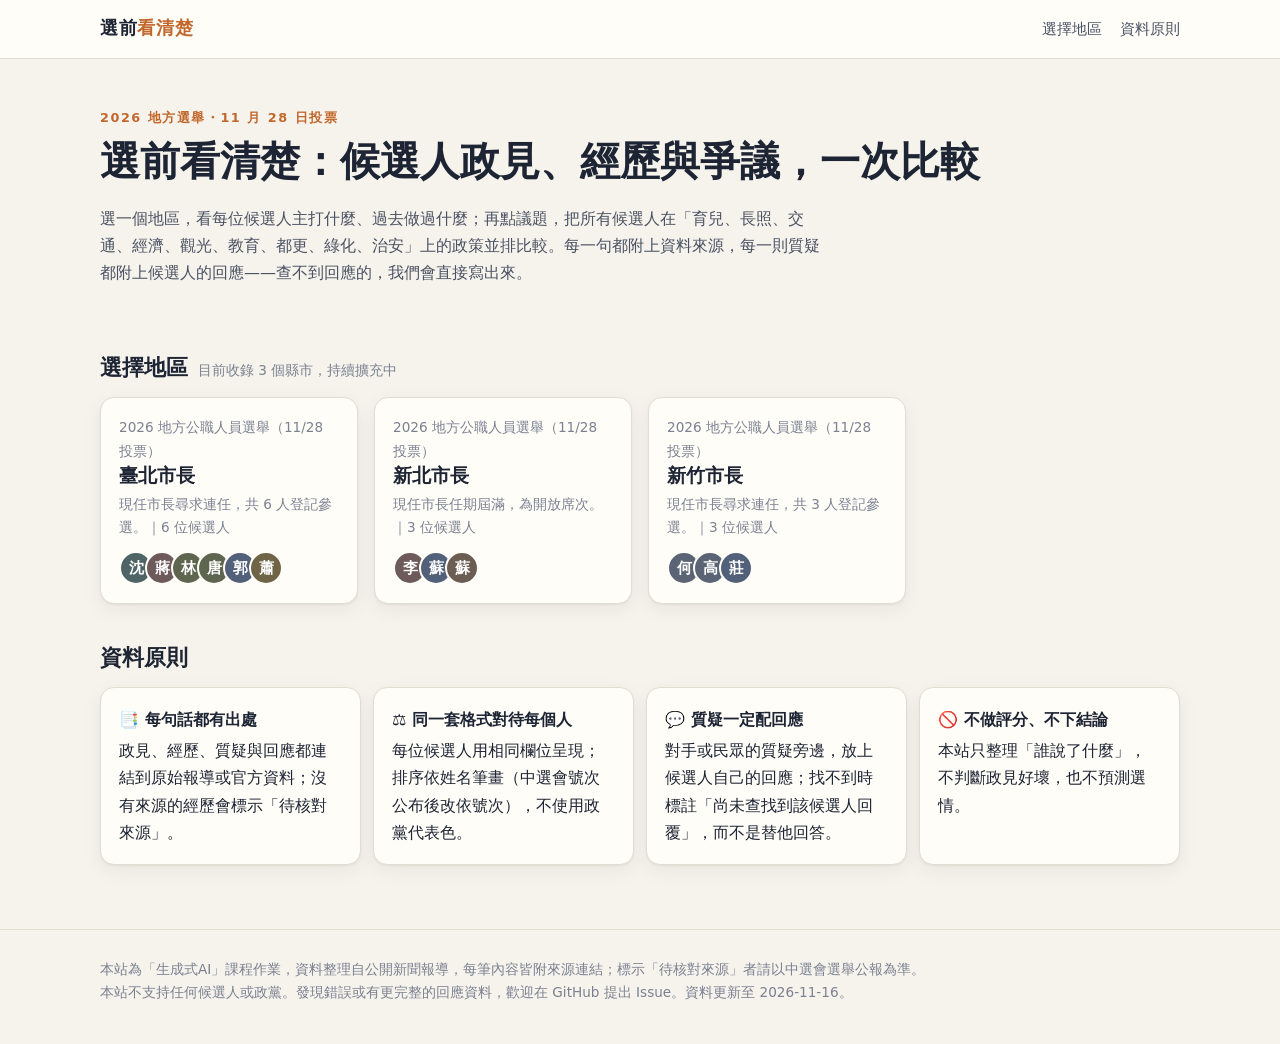
==== index.html @ 15721001 "Add files via upload" ====
<!DOCTYPE html>
<html lang="zh-Hant-TW">
<head>
<meta charset="UTF-8">
<meta name="viewport" content="width=device-width, initial-scale=1">
<title>選前看清楚｜2026 候選人政見比較</title>
<meta name="description" content="2026 地方選舉候選人政見、經歷、爭議與回應比較，所有資料附來源。">
<link rel="icon" href="data:image/svg+xml,<svg xmlns=%22http://www.w3.org/2000/svg%22 viewBox=%220 0 100 100%22><text y=%22.9em%22 font-size=%2290%22>🗳️</text></svg>">
<link rel="stylesheet" href="assets/style.css">
<script src="assets/app.js" defer></script>
</head>
<body data-page="home">
<header class="topbar"><div class="wrap">
  <a class="brand" href="index.html">選前<span>看清楚</span></a>
  <nav class="topnav"><a href="index.html#regions">選擇地區</a><a href="index.html#principles">資料原則</a></nav>
</div></header>
<main class="wrap">

<section class="hero">
  <div class="kicker">2026 地方選舉・11 月 28 日投票</div>
  <h1>選前看清楚：候選人政見、經歷與爭議，一次比較</h1>
  <p class="lead">選一個地區，看每位候選人主打什麼、過去做過什麼；再點議題，把所有候選人在「育兒、長照、交通、經濟、觀光、教育、都更、綠化、治安」上的政策並排比較。每一句都附上資料來源，每一則質疑都附上候選人的回應——查不到回應的，我們會直接寫出來。</p>
</section>
<h2 id="regions-title">選擇地區 <small>目前收錄 3 個縣市，持續擴充中</small></h2>
<div class="grid" id="regions"><p class="loading">載入中…</p></div>
<h2 id="principles">資料原則</h2>
<div class="principles">
  <div class="card"><b>📑 每句話都有出處</b>政見、經歷、質疑與回應都連結到原始報導或官方資料；沒有來源的經歷會標示「待核對來源」。</div>
  <div class="card"><b>⚖️ 同一套格式對待每個人</b>每位候選人用相同欄位呈現；排序依姓名筆畫（中選會號次公布後改依號次），不使用政黨代表色。</div>
  <div class="card"><b>💬 質疑一定配回應</b>對手或民眾的質疑旁邊，放上候選人自己的回應；找不到時標註「尚未查找到該候選人回覆」，而不是替他回答。</div>
  <div class="card"><b>🚫 不做評分、不下結論</b>本站只整理「誰說了什麼」，不判斷政見好壞，也不預測選情。</div>
</div>
</main>
<footer><div class="wrap">
  本站為「生成式AI」課程作業，資料整理自公開新聞報導，每筆內容皆附來源連結；標示「待核對來源」者請以中選會選舉公報為準。<br>
  本站不支持任何候選人或政黨。發現錯誤或有更完整的回應資料，歡迎在 GitHub 提出 Issue。資料更新至 2026-11-16。
</div></footer>
</body>
</html>
---- assets/style.css ----
/* 選前看清楚 — 共用樣式。規則見 AGENTS.md「視覺規範」。不要在此加入政黨代表色。 */
:root {
  --paper: #f6f3ec;
  --card: #fffdf8;
  --ink: #1d2433;
  --ink-soft: #4a5263;
  --muted: #7b8191;
  --line: #e2ddd1;
  --accent: #c2672b;      /* 互動強調色（中性橘），不代表任何政黨 */
  --accent-soft: #f6e6d8;
  --ok: #2f6b4f;
  --ok-soft: #e3efe8;
  --warn: #8a5a00;
  --warn-soft: #fbf0d6;
  --radius: 14px;
  --shadow: 0 1px 2px rgba(29,36,51,.06), 0 6px 20px rgba(29,36,51,.06);
  --serif: "Noto Serif TC", "Songti TC", "PMingLiU", serif;
  --sans: "Noto Sans TC", "PingFang TC", "Microsoft JhengHei", system-ui, sans-serif;
}
* { box-sizing: border-box; }
html { scroll-behavior: smooth; }
body { margin: 0; background: var(--paper); color: var(--ink); font-family: var(--sans); line-height: 1.7; }
a { color: inherit; }
.wrap { max-width: 1120px; margin: 0 auto; padding: 0 20px; }

/* header / footer */
.topbar { border-bottom: 1px solid var(--line); background: var(--card); position: sticky; top: 0; z-index: 10; }
.topbar .wrap { display: flex; align-items: center; justify-content: space-between; height: 58px; gap: 16px; }
.brand { font-family: var(--serif); font-weight: 700; font-size: 1.15rem; text-decoration: none; letter-spacing: .04em; }
.brand span { color: var(--accent); }
.topnav a { text-decoration: none; color: var(--ink-soft); font-size: .92rem; margin-left: 18px; }
.topnav a:hover { color: var(--accent); }
footer { margin-top: 64px; border-top: 1px solid var(--line); padding: 28px 0 40px; color: var(--muted); font-size: .85rem; }

.crumbs { font-size: .85rem; color: var(--muted); margin: 22px 0 6px; }
.crumbs a { color: var(--muted); text-decoration: none; }
.crumbs a:hover { color: var(--accent); }

h1, h2, h3 { font-family: var(--serif); line-height: 1.35; }
h1 { font-size: clamp(1.7rem, 3.6vw, 2.5rem); margin: 6px 0 8px; }
h2 { font-size: 1.35rem; margin: 40px 0 14px; display: flex; align-items: baseline; gap: 10px; }
h2 small { font-family: var(--sans); font-weight: 400; font-size: .85rem; color: var(--muted); }
.lead { color: var(--ink-soft); max-width: 720px; }

/* hero */
.hero { padding: 48px 0 12px; }
.hero .kicker { color: var(--accent); font-weight: 700; letter-spacing: .12em; font-size: .8rem; }
.notice { background: var(--warn-soft); color: var(--warn); border-radius: 10px; padding: 10px 14px; font-size: .88rem; margin: 18px 0; }

/* grid + cards */
.grid { display: grid; gap: 16px; grid-template-columns: repeat(auto-fill, minmax(240px, 1fr)); }
.card { background: var(--card); border: 1px solid var(--line); border-radius: var(--radius); padding: 18px; box-shadow: var(--shadow); }
a.card { text-decoration: none; display: block; transition: transform .15s, border-color .15s; }
a.card:hover { transform: translateY(-2px); border-color: var(--accent); }
.card h3 { margin: 0 0 4px; font-size: 1.2rem; }
.meta { color: var(--muted); font-size: .85rem; }
.faces-mini { display: flex; margin-top: 12px; }
.faces-mini .avatar { width: 34px; height: 34px; font-size: .95rem; margin-right: -8px; border: 2px solid var(--card); }

/* avatar */
.avatar { width: 96px; height: 96px; border-radius: 50%; display: inline-grid; place-items: center; font-family: var(--serif); font-weight: 700; font-size: 2.2rem; color: #fff; flex: none; overflow: hidden; }
.avatar img { width: 100%; height: 100%; object-fit: cover; }
.avatar.lg { width: 128px; height: 128px; font-size: 3rem; }

/* candidate face cards */
.face-card { text-align: center; }
.face-card .avatar { margin: 4px auto 10px; }
.face-card h3 { font-size: 1.3rem; }
.badge { display: inline-block; font-size: .75rem; padding: 1px 8px; border-radius: 99px; background: var(--paper); border: 1px solid var(--line); color: var(--ink-soft); margin: 2px; }
.badge.inc { background: var(--ink); color: #fff; border-color: var(--ink); }
.badge.stub { background: var(--warn-soft); color: var(--warn); border-color: transparent; }
.tagline { font-size: .9rem; color: var(--ink-soft); margin: 8px 0; min-height: 3em; }
.chips { display: flex; flex-wrap: wrap; gap: 6px; justify-content: center; }
.chip { font-size: .78rem; padding: 2px 10px; border-radius: 99px; background: var(--accent-soft); color: var(--accent); text-decoration: none; }

/* issue tiles */
.issue-grid { display: grid; gap: 12px; grid-template-columns: repeat(auto-fill, minmax(150px, 1fr)); }
.issue-tile { background: var(--card); border: 1px solid var(--line); border-radius: 12px; padding: 14px; text-decoration: none; transition: .15s; }
.issue-tile:hover { border-color: var(--accent); background: var(--accent-soft); }
.issue-tile .ic { font-size: 1.5rem; }
.issue-tile b { display: block; font-size: 1.05rem; }
.issue-tile small { color: var(--muted); }

/* profile */
.profile { display: flex; gap: 24px; align-items: center; flex-wrap: wrap; margin-top: 10px; }
.two-col { display: grid; grid-template-columns: 1fr 2fr; gap: 20px; }
@media (max-width: 820px) { .two-col { grid-template-columns: 1fr; } }
.timeline { list-style: none; padding: 0; margin: 0; }
.timeline li { padding: 8px 0 8px 16px; border-left: 2px solid var(--line); position: relative; }
.timeline li::before { content: ""; position: absolute; left: -6px; top: 16px; width: 10px; height: 10px; border-radius: 50%; background: var(--accent); }
.timeline .period { font-size: .8rem; color: var(--muted); display: block; }
.unverified { font-size: .75rem; color: var(--warn); background: var(--warn-soft); padding: 0 6px; border-radius: 6px; margin-left: 4px; }

.policy-card h3 { display: flex; align-items: center; gap: 8px; font-size: 1.1rem; }
.policy-card .star { color: var(--accent); font-size: .8rem; border: 1px solid var(--accent); border-radius: 99px; padding: 0 8px; font-family: var(--sans); }
.policy-card ul { padding-left: 20px; margin: 8px 0; color: var(--ink-soft); }
.compare-link { font-size: .88rem; color: var(--accent); font-weight: 700; text-decoration: none; }

/* compare columns */
.issue-tabs { display: flex; flex-wrap: wrap; gap: 8px; margin: 14px 0 6px; }
.issue-tabs a { text-decoration: none; padding: 6px 14px; border-radius: 99px; border: 1px solid var(--line); background: var(--card); font-size: .9rem; }
.issue-tabs a.on { background: var(--ink); color: #fff; border-color: var(--ink); }
.compare { display: grid; gap: 16px; grid-template-columns: repeat(auto-fit, minmax(300px, 1fr)); align-items: start; }
.col-head { display: flex; gap: 12px; align-items: center; text-decoration: none; margin-bottom: 10px; }
.col-head .avatar { width: 56px; height: 56px; font-size: 1.5rem; }
.summary { font-weight: 700; margin: 6px 0; }
.empty { color: var(--muted); font-style: italic; }

details.sources { margin-top: 10px; font-size: .85rem; }
details.sources summary { cursor: pointer; color: var(--ink-soft); font-weight: 700; }
details.sources ol { padding-left: 20px; margin: 6px 0; }
details.sources a { color: var(--ink-soft); }

.qa { border-top: 1px dashed var(--line); margin-top: 12px; padding-top: 10px; }
.qa h4 { margin: 0 0 6px; font-size: .95rem; }
.q, .a { border-radius: 10px; padding: 10px 12px; font-size: .9rem; margin-bottom: 6px; }
.q { background: #f1eee6; }
.a { background: var(--ok-soft); }
.a.none { background: var(--warn-soft); color: var(--warn); font-weight: 700; }
.who { font-weight: 700; font-size: .8rem; display: block; color: var(--ink-soft); }
.src { font-size: .75rem; color: var(--muted); }
.src a { color: var(--muted); }

.controversy { margin-bottom: 14px; }
.controversy h3 { font-size: 1.05rem; margin: 0 0 8px; }

.principles { display: grid; gap: 12px; grid-template-columns: repeat(auto-fill, minmax(230px, 1fr)); }
.principles .card b { display: block; margin-bottom: 4px; }
.loading { color: var(--muted); padding: 40px 0; }
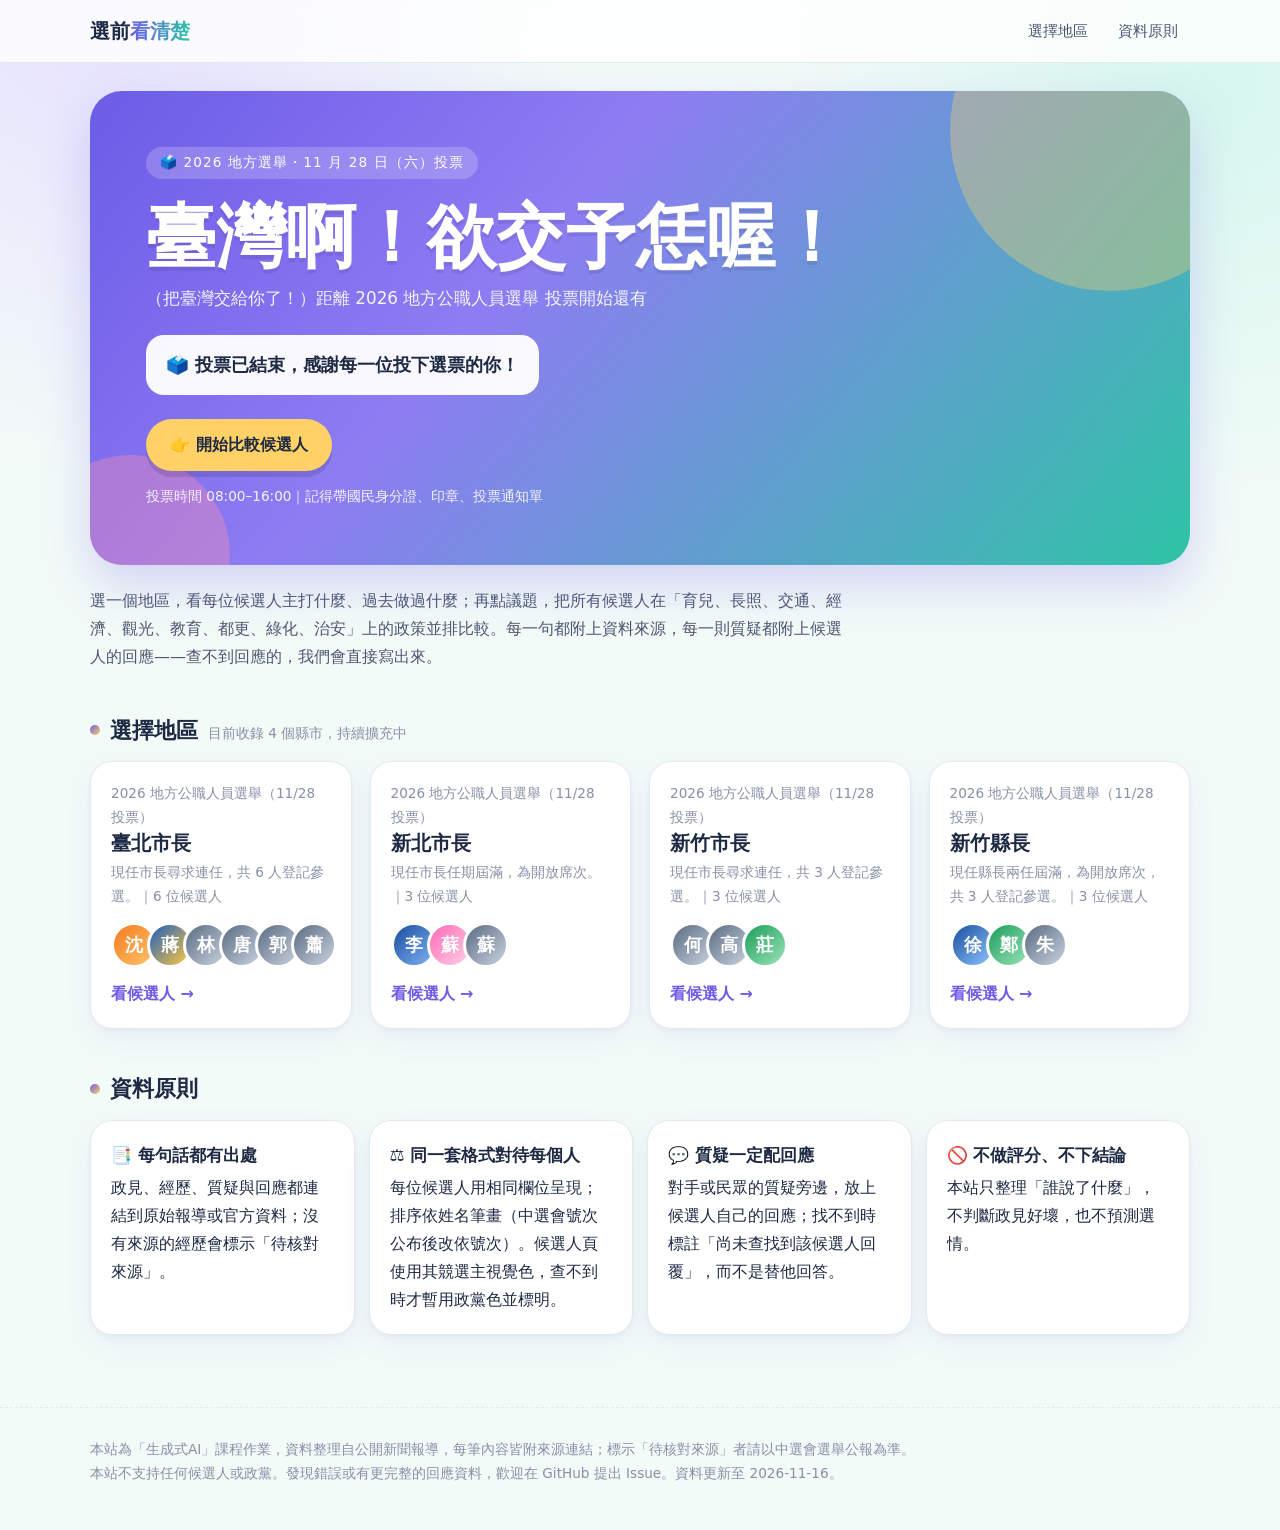
==== commit d2d387b1: "Add files via upload" ====
--- a/index.html
+++ b/index.html
@@ -16,17 +16,21 @@
 </div></header>
 <main class="wrap">
 
-<section class="hero">
-  <div class="kicker">2026 地方選舉・11 月 28 日投票</div>
-  <h1>選前看清楚：候選人政見、經歷與爭議，一次比較</h1>
-  <p class="lead">選一個地區，看每位候選人主打什麼、過去做過什麼；再點議題，把所有候選人在「育兒、長照、交通、經濟、觀光、教育、都更、綠化、治安」上的政策並排比較。每一句都附上資料來源，每一則質疑都附上候選人的回應——查不到回應的，我們會直接寫出來。</p>
+<section class="cover">
+  <span class="kicker">🗳️ 2026 地方選舉・11 月 28 日（六）投票</span>
+  <div class="slogan" id="slogan">臺灣啊！欲交予恁喔！</div>
+  <p class="slogan-sub" id="slogan-sub">距離投票開始還有</p>
+  <div class="countdown" id="countdown"></div>
+  <a class="cta" href="#regions-title">👉 開始比較候選人</a>
+  <div class="vote-note">投票時間 08:00–16:00｜記得帶國民身分證、印章、投票通知單</div>
 </section>
-<h2 id="regions-title">選擇地區 <small>目前收錄 3 個縣市，持續擴充中</small></h2>
+<p class="lead" style="margin-top:22px">選一個地區，看每位候選人主打什麼、過去做過什麼；再點議題，把所有候選人在「育兒、長照、交通、經濟、觀光、教育、都更、綠化、治安」上的政策並排比較。每一句都附上資料來源，每一則質疑都附上候選人的回應——查不到回應的，我們會直接寫出來。</p>
+<h2 id="regions-title">選擇地區 <small>目前收錄 4 個縣市，持續擴充中</small></h2>
 <div class="grid" id="regions"><p class="loading">載入中…</p></div>
 <h2 id="principles">資料原則</h2>
 <div class="principles">
   <div class="card"><b>📑 每句話都有出處</b>政見、經歷、質疑與回應都連結到原始報導或官方資料；沒有來源的經歷會標示「待核對來源」。</div>
-  <div class="card"><b>⚖️ 同一套格式對待每個人</b>每位候選人用相同欄位呈現；排序依姓名筆畫（中選會號次公布後改依號次），不使用政黨代表色。</div>
+  <div class="card"><b>⚖️ 同一套格式對待每個人</b>每位候選人用相同欄位呈現；排序依姓名筆畫（中選會號次公布後改依號次）。候選人頁使用其競選主視覺色，查不到時才暫用政黨色並標明。</div>
   <div class="card"><b>💬 質疑一定配回應</b>對手或民眾的質疑旁邊，放上候選人自己的回應；找不到時標註「尚未查找到該候選人回覆」，而不是替他回答。</div>
   <div class="card"><b>🚫 不做評分、不下結論</b>本站只整理「誰說了什麼」，不判斷政見好壞，也不預測選情。</div>
 </div>
--- a/assets/style.css
+++ b/assets/style.css
@@ -1,129 +1,171 @@
-/* 選前看清楚 — 共用樣式。規則見 AGENTS.md「視覺規範」。不要在此加入政黨代表色。 */
+/* 選前看清楚 — 共用樣式（活潑清新版）。規則見 AGENTS.md 第 7 節「視覺規範」。
+ * 共用頁（首頁／地區／議題）使用站台色：紫羅蘭＋薄荷，不屬於任何政黨。
+ * 候選人頁由 app.js 把候選人的 theme 寫入 --c1 / --c2。
+ */
 :root {
-  --paper: #f6f3ec;
-  --card: #fffdf8;
-  --ink: #1d2433;
-  --ink-soft: #4a5263;
-  --muted: #7b8191;
-  --line: #e2ddd1;
-  --accent: #c2672b;      /* 互動強調色（中性橘），不代表任何政黨 */
-  --accent-soft: #f6e6d8;
-  --ok: #2f6b4f;
-  --ok-soft: #e3efe8;
-  --warn: #8a5a00;
-  --warn-soft: #fbf0d6;
-  --radius: 14px;
-  --shadow: 0 1px 2px rgba(29,36,51,.06), 0 6px 20px rgba(29,36,51,.06);
-  --serif: "Noto Serif TC", "Songti TC", "PMingLiU", serif;
+  --bg: #f3fbf8;
+  --card: #ffffff;
+  --ink: #1e2a44;
+  --ink-soft: #4b5872;
+  --muted: #8790a6;
+  --line: #e3ebf0;
+  --brand: #6c5ce7;        /* 站台主色：紫羅蘭 */
+  --brand-soft: #efecff;
+  --mint: #2ec4a6;
+  --sun: #ffd166;
+  --pink: #ff8fab;
+  --c1: var(--brand);      /* 候選人頁主題色（預設＝站台色） */
+  --c2: var(--sun);
+  --ok-soft: #e4f7ef;
+  --warn: #9a6100;
+  --warn-soft: #fff4d6;
+  --radius: 22px;
+  --shadow: 0 2px 4px rgba(30,42,68,.04), 0 10px 30px rgba(108,92,231,.08);
+  --round: "Zen Maru Gothic", "jf-openhuninn", "Noto Sans TC", "PingFang TC", "Microsoft JhengHei", system-ui, sans-serif;
   --sans: "Noto Sans TC", "PingFang TC", "Microsoft JhengHei", system-ui, sans-serif;
 }
 * { box-sizing: border-box; }
 html { scroll-behavior: smooth; }
-body { margin: 0; background: var(--paper); color: var(--ink); font-family: var(--sans); line-height: 1.7; }
+body { margin: 0; background: var(--bg); color: var(--ink); font-family: var(--sans); line-height: 1.75;
+  background-image: radial-gradient(circle at 8% 0%, #e6e1ff 0, transparent 32%), radial-gradient(circle at 95% 10%, #d6f7ee 0, transparent 30%); background-attachment: fixed; }
 a { color: inherit; }
-.wrap { max-width: 1120px; margin: 0 auto; padding: 0 20px; }
+.wrap { max-width: 1140px; margin: 0 auto; padding: 0 20px; }
 
 /* header / footer */
-.topbar { border-bottom: 1px solid var(--line); background: var(--card); position: sticky; top: 0; z-index: 10; }
-.topbar .wrap { display: flex; align-items: center; justify-content: space-between; height: 58px; gap: 16px; }
-.brand { font-family: var(--serif); font-weight: 700; font-size: 1.15rem; text-decoration: none; letter-spacing: .04em; }
-.brand span { color: var(--accent); }
-.topnav a { text-decoration: none; color: var(--ink-soft); font-size: .92rem; margin-left: 18px; }
-.topnav a:hover { color: var(--accent); }
-footer { margin-top: 64px; border-top: 1px solid var(--line); padding: 28px 0 40px; color: var(--muted); font-size: .85rem; }
+.topbar { background: rgba(255,255,255,.8); backdrop-filter: blur(10px); position: sticky; top: 0; z-index: 10; border-bottom: 1px solid var(--line); }
+.topbar .wrap { display: flex; align-items: center; justify-content: space-between; height: 62px; gap: 16px; }
+.brand { font-family: var(--round); font-weight: 900; font-size: 1.25rem; text-decoration: none; }
+.brand span { background: linear-gradient(90deg, var(--brand), var(--mint)); -webkit-background-clip: text; background-clip: text; color: transparent; }
+.topnav a { text-decoration: none; color: var(--ink-soft); font-size: .92rem; margin-left: 6px; padding: 6px 12px; border-radius: 99px; }
+.topnav a:hover { background: var(--brand-soft); color: var(--brand); }
+footer { margin-top: 72px; padding: 30px 0 44px; color: var(--muted); font-size: .85rem; border-top: 1px dashed var(--line); }
 
 .crumbs { font-size: .85rem; color: var(--muted); margin: 22px 0 6px; }
 .crumbs a { color: var(--muted); text-decoration: none; }
-.crumbs a:hover { color: var(--accent); }
+.crumbs a:hover { color: var(--brand); }
 
-h1, h2, h3 { font-family: var(--serif); line-height: 1.35; }
-h1 { font-size: clamp(1.7rem, 3.6vw, 2.5rem); margin: 6px 0 8px; }
-h2 { font-size: 1.35rem; margin: 40px 0 14px; display: flex; align-items: baseline; gap: 10px; }
+h1, h2, h3 { font-family: var(--round); line-height: 1.35; }
+h1 { font-size: clamp(1.8rem, 4vw, 2.6rem); margin: 6px 0 8px; }
+h2 { font-size: 1.4rem; margin: 44px 0 16px; display: flex; align-items: baseline; gap: 10px; flex-wrap: wrap; }
+h2::before { content: ""; width: 10px; height: 10px; border-radius: 50%; background: linear-gradient(135deg, var(--c1), var(--c2)); align-self: center; }
 h2 small { font-family: var(--sans); font-weight: 400; font-size: .85rem; color: var(--muted); }
-.lead { color: var(--ink-soft); max-width: 720px; }
+.lead { color: var(--ink-soft); max-width: 760px; }
 
-/* hero */
-.hero { padding: 48px 0 12px; }
-.hero .kicker { color: var(--accent); font-weight: 700; letter-spacing: .12em; font-size: .8rem; }
-.notice { background: var(--warn-soft); color: var(--warn); border-radius: 10px; padding: 10px 14px; font-size: .88rem; margin: 18px 0; }
+/* ===== 首頁封面 ===== */
+.cover { margin: 28px 0 8px; border-radius: 32px; padding: clamp(28px, 5vw, 56px); color: #fff; position: relative; overflow: hidden;
+  background: linear-gradient(130deg, #6c5ce7 0%, #8e7cf3 38%, #2ec4a6 100%); box-shadow: 0 20px 50px rgba(108,92,231,.25); }
+.cover::before, .cover::after { content: ""; position: absolute; border-radius: 50%; opacity: .35; }
+.cover::before { width: 320px; height: 320px; background: var(--sun); right: -80px; top: -120px; }
+.cover::after { width: 200px; height: 200px; background: var(--pink); left: -60px; bottom: -90px; }
+.cover > * { position: relative; z-index: 1; }
+.cover .kicker { display: inline-block; background: rgba(255,255,255,.2); padding: 4px 14px; border-radius: 99px; font-size: .85rem; letter-spacing: .08em; }
+.slogan { font-family: var(--round); font-weight: 900; font-size: clamp(2.2rem, 7vw, 4.4rem); line-height: 1.15; margin: 18px 0 6px; text-shadow: 0 4px 0 rgba(0,0,0,.08); }
+.slogan-sub { font-size: 1.05rem; opacity: .92; margin: 0 0 22px; }
+.countdown { display: flex; gap: 12px; flex-wrap: wrap; align-items: stretch; }
+.countdown .unit { background: rgba(255,255,255,.95); color: var(--ink); border-radius: 18px; min-width: 92px; padding: 10px 14px; text-align: center; box-shadow: 0 6px 0 rgba(0,0,0,.08); }
+.countdown .num { font-family: var(--round); font-weight: 900; font-size: clamp(1.8rem, 5vw, 2.8rem); line-height: 1.1; color: var(--brand); font-variant-numeric: tabular-nums; }
+.countdown .lbl { font-size: .8rem; color: var(--ink-soft); }
+.countdown .msg { background: rgba(255,255,255,.95); color: var(--ink); border-radius: 18px; padding: 14px 20px; font-weight: 700; font-size: 1.15rem; }
+.cover .cta { display: inline-flex; gap: 8px; align-items: center; margin-top: 24px; background: var(--sun); color: var(--ink); font-weight: 800; text-decoration: none; padding: 12px 24px; border-radius: 99px; box-shadow: 0 6px 0 rgba(0,0,0,.12); transition: transform .15s; }
+.cover .cta:hover { transform: translateY(-2px); }
+.cover .vote-note { font-size: .85rem; opacity: .9; margin-top: 14px; }
 
 /* grid + cards */
-.grid { display: grid; gap: 16px; grid-template-columns: repeat(auto-fill, minmax(240px, 1fr)); }
-.card { background: var(--card); border: 1px solid var(--line); border-radius: var(--radius); padding: 18px; box-shadow: var(--shadow); }
-a.card { text-decoration: none; display: block; transition: transform .15s, border-color .15s; }
-a.card:hover { transform: translateY(-2px); border-color: var(--accent); }
-.card h3 { margin: 0 0 4px; font-size: 1.2rem; }
+.grid { display: grid; gap: 18px; grid-template-columns: repeat(auto-fill, minmax(250px, 1fr)); }
+.card { background: var(--card); border: 1px solid var(--line); border-radius: var(--radius); padding: 20px; box-shadow: var(--shadow); }
+a.card { text-decoration: none; display: block; transition: transform .18s, box-shadow .18s; }
+a.card:hover { transform: translateY(-4px) rotate(-.3deg); box-shadow: 0 16px 40px rgba(108,92,231,.18); }
+.card h3 { margin: 0 0 4px; font-size: 1.25rem; }
 .meta { color: var(--muted); font-size: .85rem; }
-.faces-mini { display: flex; margin-top: 12px; }
-.faces-mini .avatar { width: 34px; height: 34px; font-size: .95rem; margin-right: -8px; border: 2px solid var(--card); }
+.region-card .faces-mini { display: flex; margin-top: 14px; }
+.faces-mini .avatar { width: 46px; height: 46px; font-size: 1.1rem; margin-right: -10px; border: 3px solid #fff; }
+.region-card .go { display: inline-block; margin-top: 12px; color: var(--brand); font-weight: 800; }
 
 /* avatar */
-.avatar { width: 96px; height: 96px; border-radius: 50%; display: inline-grid; place-items: center; font-family: var(--serif); font-weight: 700; font-size: 2.2rem; color: #fff; flex: none; overflow: hidden; }
-.avatar img { width: 100%; height: 100%; object-fit: cover; }
-.avatar.lg { width: 128px; height: 128px; font-size: 3rem; }
+.avatar { width: 104px; height: 104px; border-radius: 50%; display: inline-grid; place-items: center; font-family: var(--round); font-weight: 900; font-size: 2.3rem; color: #fff; flex: none; overflow: hidden; background: linear-gradient(135deg, var(--a1, #8a94a8), var(--a2, #c9d3e0)); }
+.avatar img { width: 100%; height: 100%; object-fit: cover; object-position: center 20%; }
+.avatar.lg { width: 150px; height: 150px; font-size: 3.4rem; border: 6px solid #fff; box-shadow: 0 10px 30px rgba(0,0,0,.15); }
 
 /* candidate face cards */
-.face-card { text-align: center; }
-.face-card .avatar { margin: 4px auto 10px; }
-.face-card h3 { font-size: 1.3rem; }
-.badge { display: inline-block; font-size: .75rem; padding: 1px 8px; border-radius: 99px; background: var(--paper); border: 1px solid var(--line); color: var(--ink-soft); margin: 2px; }
-.badge.inc { background: var(--ink); color: #fff; border-color: var(--ink); }
-.badge.stub { background: var(--warn-soft); color: var(--warn); border-color: transparent; }
-.tagline { font-size: .9rem; color: var(--ink-soft); margin: 8px 0; min-height: 3em; }
+.face-card { text-align: center; position: relative; overflow: hidden; padding-top: 0; }
+.face-card .band { height: 62px; margin: 0 -20px 0; background: linear-gradient(120deg, var(--a1), var(--a2)); }
+.face-card .avatar { margin: -52px auto 10px; border: 5px solid #fff; }
+.face-card h3 { font-size: 1.4rem; }
+.badge { display: inline-block; font-size: .75rem; padding: 2px 10px; border-radius: 99px; background: #f2f4f8; color: var(--ink-soft); margin: 2px; }
+.badge.inc { background: var(--ink); color: #fff; }
+.badge.stub { background: var(--warn-soft); color: var(--warn); }
+.tagline { font-size: .92rem; color: var(--ink-soft); margin: 8px 0; min-height: 3em; }
 .chips { display: flex; flex-wrap: wrap; gap: 6px; justify-content: center; }
-.chip { font-size: .78rem; padding: 2px 10px; border-radius: 99px; background: var(--accent-soft); color: var(--accent); text-decoration: none; }
+.chip { font-size: .8rem; padding: 3px 12px; border-radius: 99px; background: var(--brand-soft); color: var(--brand); text-decoration: none; font-weight: 600; }
+.face-card .chip { background: color-mix(in srgb, var(--a1) 12%, white); color: var(--a1); }
 
 /* issue tiles */
-.issue-grid { display: grid; gap: 12px; grid-template-columns: repeat(auto-fill, minmax(150px, 1fr)); }
-.issue-tile { background: var(--card); border: 1px solid var(--line); border-radius: 12px; padding: 14px; text-decoration: none; transition: .15s; }
-.issue-tile:hover { border-color: var(--accent); background: var(--accent-soft); }
-.issue-tile .ic { font-size: 1.5rem; }
-.issue-tile b { display: block; font-size: 1.05rem; }
+.issue-grid { display: grid; gap: 14px; grid-template-columns: repeat(auto-fill, minmax(160px, 1fr)); }
+.issue-tile { background: var(--card); border: 2px solid transparent; border-radius: 20px; padding: 16px; text-decoration: none; transition: .18s; box-shadow: var(--shadow); }
+.issue-tile:hover { border-color: var(--brand); transform: translateY(-3px); }
+.issue-tile .ic { font-size: 1.9rem; display: inline-grid; place-items: center; width: 52px; height: 52px; border-radius: 16px; background: var(--brand-soft); }
+.issue-tile:nth-child(3n+2) .ic { background: #dcf7ef; }
+.issue-tile:nth-child(3n) .ic { background: #fff1cc; }
+.issue-tile b { display: block; font-size: 1.1rem; margin-top: 8px; font-family: var(--round); }
 .issue-tile small { color: var(--muted); }
 
-/* profile */
-.profile { display: flex; gap: 24px; align-items: center; flex-wrap: wrap; margin-top: 10px; }
-.two-col { display: grid; grid-template-columns: 1fr 2fr; gap: 20px; }
+/* ===== 候選人頁（套用候選人主題色） ===== */
+.hero-cand { margin-top: 14px; border-radius: 32px; padding: 32px; color: #fff; display: flex; gap: 28px; align-items: center; flex-wrap: wrap;
+  background: linear-gradient(125deg, var(--c1) 0%, color-mix(in srgb, var(--c1) 70%, var(--c2)) 60%, var(--c2) 130%); box-shadow: 0 18px 45px color-mix(in srgb, var(--c1) 35%, transparent); position: relative; overflow: hidden; }
+.hero-cand::after { content: ""; position: absolute; width: 260px; height: 260px; border-radius: 50%; background: rgba(255,255,255,.14); right: -70px; bottom: -110px; }
+.hero-cand.has-pattern { background-image: var(--pattern), linear-gradient(125deg, var(--c1) 0%, color-mix(in srgb, var(--c1) 70%, var(--c2)) 60%, var(--c2) 130%); }
+.hero-cand h1 { margin: 0; font-size: clamp(2.2rem, 5vw, 3.2rem); }
+.hero-cand .meta, .hero-cand .src, .hero-cand .src a { color: rgba(255,255,255,.85); }
+.hero-cand .lead { color: #fff; font-size: 1.1rem; margin: 8px 0 4px; }
+.hero-cand .badge { background: rgba(255,255,255,.22); color: #fff; }
+.hero-cand .badge.inc { background: #fff; color: var(--c1); }
+.theme-note { font-size: .75rem; color: rgba(255,255,255,.8); margin-top: 6px; }
+.two-col { display: grid; grid-template-columns: 1fr 2fr; gap: 24px; }
 @media (max-width: 820px) { .two-col { grid-template-columns: 1fr; } }
 .timeline { list-style: none; padding: 0; margin: 0; }
-.timeline li { padding: 8px 0 8px 16px; border-left: 2px solid var(--line); position: relative; }
-.timeline li::before { content: ""; position: absolute; left: -6px; top: 16px; width: 10px; height: 10px; border-radius: 50%; background: var(--accent); }
+.timeline li { padding: 8px 0 8px 18px; border-left: 3px solid color-mix(in srgb, var(--c1) 25%, white); position: relative; }
+.timeline li::before { content: ""; position: absolute; left: -8px; top: 16px; width: 13px; height: 13px; border-radius: 50%; background: var(--c1); border: 3px solid #fff; }
 .timeline .period { font-size: .8rem; color: var(--muted); display: block; }
 .unverified { font-size: .75rem; color: var(--warn); background: var(--warn-soft); padding: 0 6px; border-radius: 6px; margin-left: 4px; }
+.page-cand .policy-card { border-top: 6px solid var(--c1); }
+.policy-card h3 { display: flex; align-items: center; gap: 8px; font-size: 1.15rem; }
+.policy-card .star { color: #fff; background: var(--c1); font-size: .75rem; border-radius: 99px; padding: 1px 10px; font-family: var(--sans); }
+.policy-card ul { padding-left: 20px; margin: 8px 0; color: var(--ink-soft); }
+.compare-link { font-size: .9rem; color: var(--c1); font-weight: 800; text-decoration: none; }
+.page-cand .chip { background: color-mix(in srgb, var(--c1) 12%, white); color: var(--c1); }
 
-.policy-card h3 { display: flex; align-items: center; gap: 8px; font-size: 1.1rem; }
-.policy-card .star { color: var(--accent); font-size: .8rem; border: 1px solid var(--accent); border-radius: 99px; padding: 0 8px; font-family: var(--sans); }
-.policy-card ul { padding-left: 20px; margin: 8px 0; color: var(--ink-soft); }
-.compare-link { font-size: .88rem; color: var(--accent); font-weight: 700; text-decoration: none; }
-
-/* compare columns */
-.issue-tabs { display: flex; flex-wrap: wrap; gap: 8px; margin: 14px 0 6px; }
-.issue-tabs a { text-decoration: none; padding: 6px 14px; border-radius: 99px; border: 1px solid var(--line); background: var(--card); font-size: .9rem; }
-.issue-tabs a.on { background: var(--ink); color: #fff; border-color: var(--ink); }
-.compare { display: grid; gap: 16px; grid-template-columns: repeat(auto-fit, minmax(300px, 1fr)); align-items: start; }
+/* ===== 議題比較 ===== */
+.issue-tabs { display: flex; flex-wrap: wrap; gap: 8px; margin: 14px 0 10px; }
+.issue-tabs a { text-decoration: none; padding: 7px 16px; border-radius: 99px; background: var(--card); font-size: .92rem; box-shadow: var(--shadow); }
+.issue-tabs a.on { background: var(--brand); color: #fff; }
+.compare { display: grid; gap: 18px; grid-template-columns: repeat(auto-fit, minmax(300px, 1fr)); align-items: start; }
+.compare > .card { border-top: 8px solid var(--a1, var(--line)); }
 .col-head { display: flex; gap: 12px; align-items: center; text-decoration: none; margin-bottom: 10px; }
-.col-head .avatar { width: 56px; height: 56px; font-size: 1.5rem; }
-.summary { font-weight: 700; margin: 6px 0; }
+.col-head .avatar { width: 62px; height: 62px; font-size: 1.5rem; }
+.col-head b { font-family: var(--round); font-size: 1.2rem; }
+.summary { font-weight: 800; margin: 6px 0; }
 .empty { color: var(--muted); font-style: italic; }
 
-details.sources { margin-top: 10px; font-size: .85rem; }
+details.sources { margin-top: 10px; font-size: .85rem; background: #f7f9fc; border-radius: 12px; padding: 8px 12px; }
 details.sources summary { cursor: pointer; color: var(--ink-soft); font-weight: 700; }
 details.sources ol { padding-left: 20px; margin: 6px 0; }
 details.sources a { color: var(--ink-soft); }
 
-.qa { border-top: 1px dashed var(--line); margin-top: 12px; padding-top: 10px; }
-.qa h4 { margin: 0 0 6px; font-size: .95rem; }
-.q, .a { border-radius: 10px; padding: 10px 12px; font-size: .9rem; margin-bottom: 6px; }
-.q { background: #f1eee6; }
-.a { background: var(--ok-soft); }
+.qa { border-top: 2px dashed var(--line); margin-top: 14px; padding-top: 12px; }
+.qa h4 { margin: 0 0 8px; font-size: 1rem; font-family: var(--round); }
+.q, .a { border-radius: 16px; padding: 10px 14px; font-size: .9rem; margin-bottom: 8px; position: relative; }
+.q { background: #f3f1ff; margin-right: 18px; border-bottom-left-radius: 4px; }
+.a { background: var(--ok-soft); margin-left: 18px; border-bottom-right-radius: 4px; }
 .a.none { background: var(--warn-soft); color: var(--warn); font-weight: 700; }
-.who { font-weight: 700; font-size: .8rem; display: block; color: var(--ink-soft); }
+.who { font-weight: 800; font-size: .8rem; display: block; color: var(--ink-soft); }
 .src { font-size: .75rem; color: var(--muted); }
 .src a { color: var(--muted); }
 
-.controversy { margin-bottom: 14px; }
-.controversy h3 { font-size: 1.05rem; margin: 0 0 8px; }
+.controversy { margin-bottom: 16px; }
+.controversy h3 { font-size: 1.1rem; margin: 0 0 8px; }
 
-.principles { display: grid; gap: 12px; grid-template-columns: repeat(auto-fill, minmax(230px, 1fr)); }
-.principles .card b { display: block; margin-bottom: 4px; }
+.principles { display: grid; gap: 14px; grid-template-columns: repeat(auto-fill, minmax(240px, 1fr)); }
+.principles .card b { display: block; margin-bottom: 4px; font-family: var(--round); font-size: 1.05rem; }
 .loading { color: var(--muted); padding: 40px 0; }
+.notice { background: var(--warn-soft); color: var(--warn); border-radius: 12px; padding: 10px 14px; font-size: .88rem; margin: 18px 0; }
+@media (max-width: 560px) { .countdown .unit { min-width: 70px; padding: 8px; } .hero-cand { padding: 24px; } }
